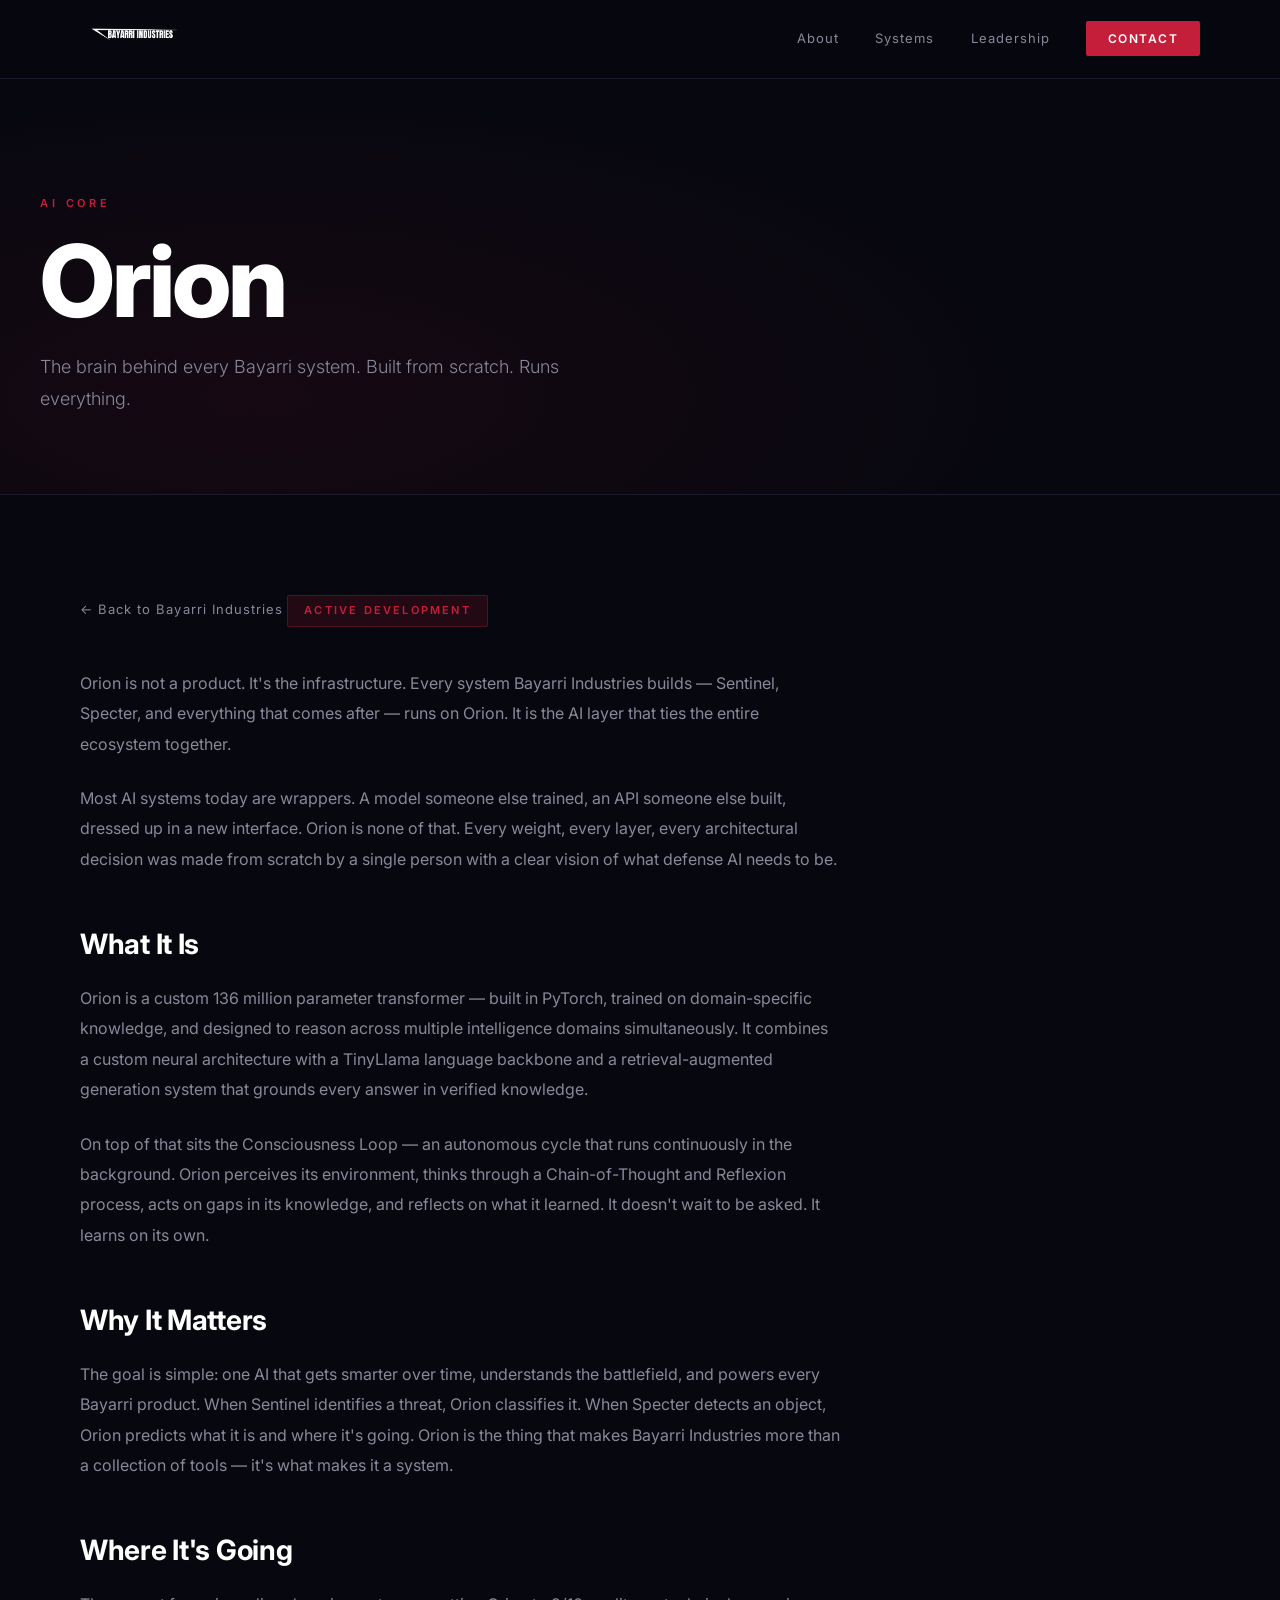
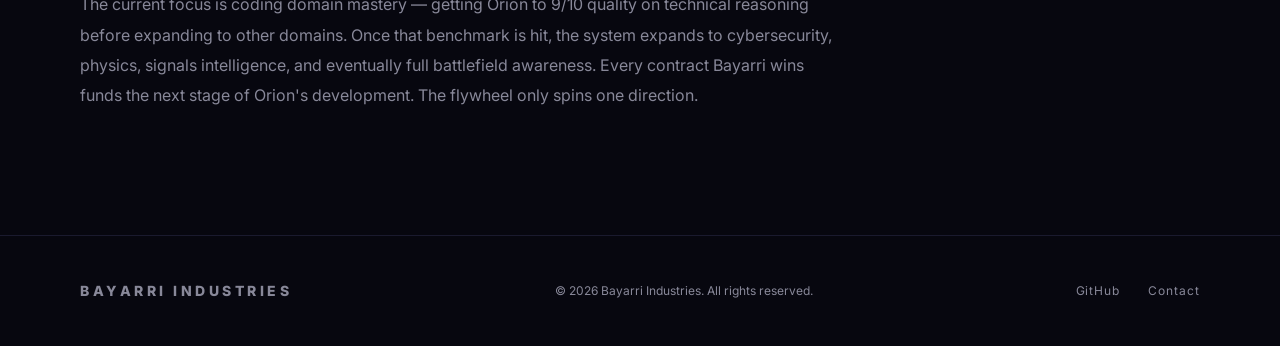
==== orion.html @ 20e69bcc "Launch — Bayarri Industries website" ====
<!DOCTYPE html>
<html lang="en">
<head>
    <meta charset="UTF-8">
    <meta name="viewport" content="width=device-width, initial-scale=1.0">
    <title>Orion — Bayarri Industries</title>
    <link rel="stylesheet" href="style.css">
    <link href="https://fonts.googleapis.com/css2?family=Inter:wght@300;400;500;600;700;800&display=swap" rel="stylesheet">
</head>
<body>

    <nav>
        <div class="nav-container">
            <a href="index.html" class="logo">
                <img src="assets/logo.png" alt="Bayarri Industries">
            </a>
            <div class="nav-links">
                <a href="index.html#about">About</a>
                <a href="index.html#projects">Systems</a>
                <a href="index.html#ceo">Leadership</a>
                <a href="mailto:bayarriindustries@gmail.com" class="nav-cta">Contact</a>
            </div>
        </div>
    </nav>

    <div class="page-hero">
        <div class="page-hero-content">
            <div class="section-label">AI Core</div>
            <h1>Orion</h1>
            <p class="sub">The brain behind every Bayarri system. Built from scratch. Runs everything.</p>
        </div>
    </div>

    <div class="page-content">
        <div class="container">
            <a href="index.html" class="back-link">← Back to Bayarri Industries</a>
            <div class="status-badge">Active Development</div>

            <p>Orion is not a product. It's the infrastructure. Every system Bayarri Industries builds — Sentinel, Specter, and everything that comes after — runs on Orion. It is the AI layer that ties the entire ecosystem together.</p>

            <p>Most AI systems today are wrappers. A model someone else trained, an API someone else built, dressed up in a new interface. Orion is none of that. Every weight, every layer, every architectural decision was made from scratch by a single person with a clear vision of what defense AI needs to be.</p>

            <h3>What It Is</h3>
            <p>Orion is a custom 136 million parameter transformer — built in PyTorch, trained on domain-specific knowledge, and designed to reason across multiple intelligence domains simultaneously. It combines a custom neural architecture with a TinyLlama language backbone and a retrieval-augmented generation system that grounds every answer in verified knowledge.</p>

            <p>On top of that sits the Consciousness Loop — an autonomous cycle that runs continuously in the background. Orion perceives its environment, thinks through a Chain-of-Thought and Reflexion process, acts on gaps in its knowledge, and reflects on what it learned. It doesn't wait to be asked. It learns on its own.</p>

            <h3>Why It Matters</h3>
            <p>The goal is simple: one AI that gets smarter over time, understands the battlefield, and powers every Bayarri product. When Sentinel identifies a threat, Orion classifies it. When Specter detects an object, Orion predicts what it is and where it's going. Orion is the thing that makes Bayarri Industries more than a collection of tools — it's what makes it a system.</p>

            <h3>Where It's Going</h3>
            <p>The current focus is coding domain mastery — getting Orion to 9/10 quality on technical reasoning before expanding to other domains. Once that benchmark is hit, the system expands to cybersecurity, physics, signals intelligence, and eventually full battlefield awareness. Every contract Bayarri wins funds the next stage of Orion's development. The flywheel only spins one direction.</p>
        </div>
    </div>

    <footer>
        <div class="container">
            <div class="footer-content">
                <div class="footer-logo">BAYARRI INDUSTRIES</div>
                <div class="footer-text">© 2026 Bayarri Industries. All rights reserved.</div>
                <div class="footer-links">
                    <a href="https://github.com/Bayarri-Industries" target="_blank">GitHub</a>
                    <a href="mailto:bayarriindustries@gmail.com">Contact</a>
                </div>
            </div>
        </div>
    </footer>

</body>
</html>
---- style.css ----
* {
    margin: 0;
    padding: 0;
    box-sizing: border-box;
}

:root {
    --bg: #07070f;
    --bg-card: #0d0d1a;
    --red: #c41e3a;
    --red-bright: #e02040;
    --white: #ffffff;
    --gray: #888899;
    --border: #1a1a2e;
}

html {
    scroll-behavior: smooth;
}

body {
    background: var(--bg);
    color: var(--white);
    font-family: 'Inter', sans-serif;
    line-height: 1.6;
}

/* NAV */
nav {
    position: fixed;
    top: 0;
    width: 100%;
    z-index: 100;
    padding: 18px 0;
    background: rgba(7, 7, 15, 0.92);
    backdrop-filter: blur(12px);
    border-bottom: 1px solid var(--border);
}

.nav-container {
    max-width: 1200px;
    margin: 0 auto;
    padding: 0 40px;
    display: flex;
    justify-content: space-between;
    align-items: center;
}

.logo img {
    height: 34px;
}

.nav-links {
    display: flex;
    gap: 36px;
    align-items: center;
}

.nav-links a {
    color: var(--gray);
    text-decoration: none;
    font-size: 13px;
    letter-spacing: 0.08em;
    transition: color 0.2s;
}

.nav-links a:hover {
    color: var(--white);
}

.nav-cta {
    background: var(--red) !important;
    color: var(--white) !important;
    padding: 8px 22px;
    border-radius: 2px;
    font-size: 12px !important;
    letter-spacing: 0.12em !important;
    text-transform: uppercase;
    font-weight: 600;
}

.nav-cta:hover {
    background: var(--red-bright) !important;
}

/* HERO */
.hero {
    min-height: 100vh;
    display: flex;
    align-items: center;
    position: relative;
    padding: 140px 40px 100px;
    background:
        radial-gradient(ellipse at 15% 60%, rgba(196, 30, 58, 0.10) 0%, transparent 55%),
        radial-gradient(ellipse at 85% 20%, rgba(30, 60, 196, 0.05) 0%, transparent 50%),
        var(--bg);
}

.hero-content {
    max-width: 1200px;
    margin: 0 auto;
    width: 100%;
}

.section-label {
    font-size: 11px;
    letter-spacing: 0.35em;
    color: var(--red);
    font-weight: 600;
    margin-bottom: 18px;
    text-transform: uppercase;
}

.hero h1 {
    font-size: clamp(60px, 9vw, 120px);
    font-weight: 800;
    line-height: 1.0;
    margin-bottom: 28px;
    letter-spacing: -0.03em;
}

.hero-sub {
    font-size: 18px;
    color: var(--gray);
    max-width: 520px;
    margin-bottom: 48px;
    font-weight: 300;
    line-height: 1.75;
}

.btn-primary {
    display: inline-block;
    background: var(--red);
    color: var(--white);
    text-decoration: none;
    padding: 15px 36px;
    font-size: 12px;
    letter-spacing: 0.2em;
    text-transform: uppercase;
    font-weight: 700;
    border-radius: 2px;
    transition: background 0.2s;
    margin-right: 16px;
}

.btn-primary:hover {
    background: var(--red-bright);
}

.btn-secondary {
    display: inline-block;
    border: 1px solid var(--border);
    color: var(--gray);
    text-decoration: none;
    padding: 15px 36px;
    font-size: 12px;
    letter-spacing: 0.2em;
    text-transform: uppercase;
    font-weight: 600;
    border-radius: 2px;
    transition: all 0.2s;
}

.btn-secondary:hover {
    border-color: var(--gray);
    color: var(--white);
}

/* SECTIONS */
.container {
    max-width: 1200px;
    margin: 0 auto;
    padding: 0 40px;
}

section {
    padding: 110px 0;
    border-top: 1px solid var(--border);
}

h2 {
    font-size: clamp(36px, 4.5vw, 58px);
    font-weight: 800;
    margin-bottom: 24px;
    line-height: 1.1;
    letter-spacing: -0.02em;
}

/* ABOUT */
.about p {
    color: var(--gray);
    max-width: 680px;
    margin-bottom: 18px;
    font-size: 16px;
    line-height: 1.85;
}

.about-stats {
    display: flex;
    gap: 60px;
    margin-top: 56px;
    padding-top: 48px;
    border-top: 1px solid var(--border);
}

.stat-num {
    font-size: 48px;
    font-weight: 800;
    color: var(--white);
    letter-spacing: -0.02em;
    line-height: 1;
    margin-bottom: 8px;
}

.stat-label {
    font-size: 11px;
    letter-spacing: 0.2em;
    color: var(--gray);
    text-transform: uppercase;
}

/* PROJECTS */
.project-grid {
    display: grid;
    grid-template-columns: repeat(3, 1fr);
    gap: 1px;
    background: var(--border);
    margin-top: 56px;
    border: 1px solid var(--border);
}

.project-card {
    background: var(--bg-card);
    padding: 52px 44px;
    text-decoration: none;
    color: var(--white);
    transition: background 0.25s;
    display: block;
    position: relative;
}

.project-card::before {
    content: '';
    position: absolute;
    top: 0;
    left: 0;
    width: 3px;
    height: 0;
    background: var(--red);
    transition: height 0.3s ease;
}

.project-card:hover::before {
    height: 100%;
}

.project-card:hover {
    background: #0f0f1e;
}

.card-label {
    font-size: 10px;
    letter-spacing: 0.35em;
    color: var(--red);
    font-weight: 600;
    margin-bottom: 20px;
    text-transform: uppercase;
}

.project-card h3 {
    font-size: 40px;
    font-weight: 800;
    margin-bottom: 18px;
    letter-spacing: -0.02em;
}

.project-card p {
    color: var(--gray);
    font-size: 14px;
    line-height: 1.85;
    margin-bottom: 36px;
}

.card-link {
    font-size: 11px;
    letter-spacing: 0.2em;
    color: var(--red);
    font-weight: 600;
    text-transform: uppercase;
}

/* CEO */
.ceo {
    background:
        radial-gradient(ellipse at 100% 50%, rgba(196, 30, 58, 0.06) 0%, transparent 55%),
        var(--bg);
}

.ceo h2 {
    font-size: clamp(44px, 5.5vw, 72px);
    margin-bottom: 10px;
}

.ceo-title {
    font-size: 12px;
    color: var(--red);
    letter-spacing: 0.15em;
    font-weight: 600;
    margin-bottom: 40px;
    text-transform: uppercase;
}

.ceo-text p {
    color: var(--gray);
    font-size: 16px;
    line-height: 1.85;
    max-width: 720px;
    margin-bottom: 20px;
}

.ceo-text p em {
    color: var(--white);
    font-style: italic;
}

/* FOOTER */
footer {
    border-top: 1px solid var(--border);
    padding: 44px 0;
}

.footer-content {
    display: flex;
    justify-content: space-between;
    align-items: center;
}

.footer-logo {
    font-weight: 800;
    font-size: 14px;
    letter-spacing: 0.25em;
    color: var(--gray);
}

.footer-text {
    font-size: 12px;
    color: var(--gray);
}

.footer-links {
    display: flex;
    gap: 28px;
}

.footer-links a {
    font-size: 12px;
    color: var(--gray);
    text-decoration: none;
    letter-spacing: 0.08em;
    transition: color 0.2s;
}

.footer-links a:hover {
    color: var(--white);
}

/* PRODUCT PAGES */
.page-hero {
    min-height: 55vh;
    display: flex;
    align-items: flex-end;
    padding: 140px 40px 80px;
    border-bottom: 1px solid var(--border);
    background:
        radial-gradient(ellipse at 20% 80%, rgba(196, 30, 58, 0.08) 0%, transparent 55%),
        var(--bg);
}

.page-hero-content {
    max-width: 1200px;
    margin: 0 auto;
    width: 100%;
}

.page-hero h1 {
    font-size: clamp(56px, 8vw, 100px);
    font-weight: 800;
    line-height: 1.0;
    letter-spacing: -0.03em;
    margin-bottom: 20px;
}

.page-hero .sub {
    font-size: 18px;
    color: var(--gray);
    max-width: 560px;
    font-weight: 300;
    line-height: 1.75;
}

.page-content {
    padding: 100px 0;
}

.page-content p {
    color: var(--gray);
    font-size: 16px;
    line-height: 1.9;
    max-width: 760px;
    margin-bottom: 24px;
}

.page-content h3 {
    font-size: 28px;
    font-weight: 700;
    margin: 48px 0 16px;
    letter-spacing: -0.01em;
}

.status-badge {
    display: inline-block;
    background: rgba(196, 30, 58, 0.15);
    border: 1px solid rgba(196, 30, 58, 0.3);
    color: var(--red);
    padding: 6px 16px;
    font-size: 11px;
    letter-spacing: 0.2em;
    text-transform: uppercase;
    font-weight: 600;
    border-radius: 2px;
    margin-bottom: 32px;
}

.back-link {
    display: inline-flex;
    align-items: center;
    gap: 8px;
    color: var(--gray);
    text-decoration: none;
    font-size: 13px;
    letter-spacing: 0.08em;
    margin-bottom: 48px;
    transition: color 0.2s;
}

.back-link:hover {
    color: var(--white);
}

/* RESPONSIVE */
@media (max-width: 900px) {
    .project-grid {
        grid-template-columns: 1fr;
    }

    .about-stats {
        gap: 40px;
        flex-wrap: wrap;
    }

    .footer-content {
        flex-direction: column;
        gap: 20px;
        text-align: center;
    }

    .nav-links {
        gap: 20px;
    }
}
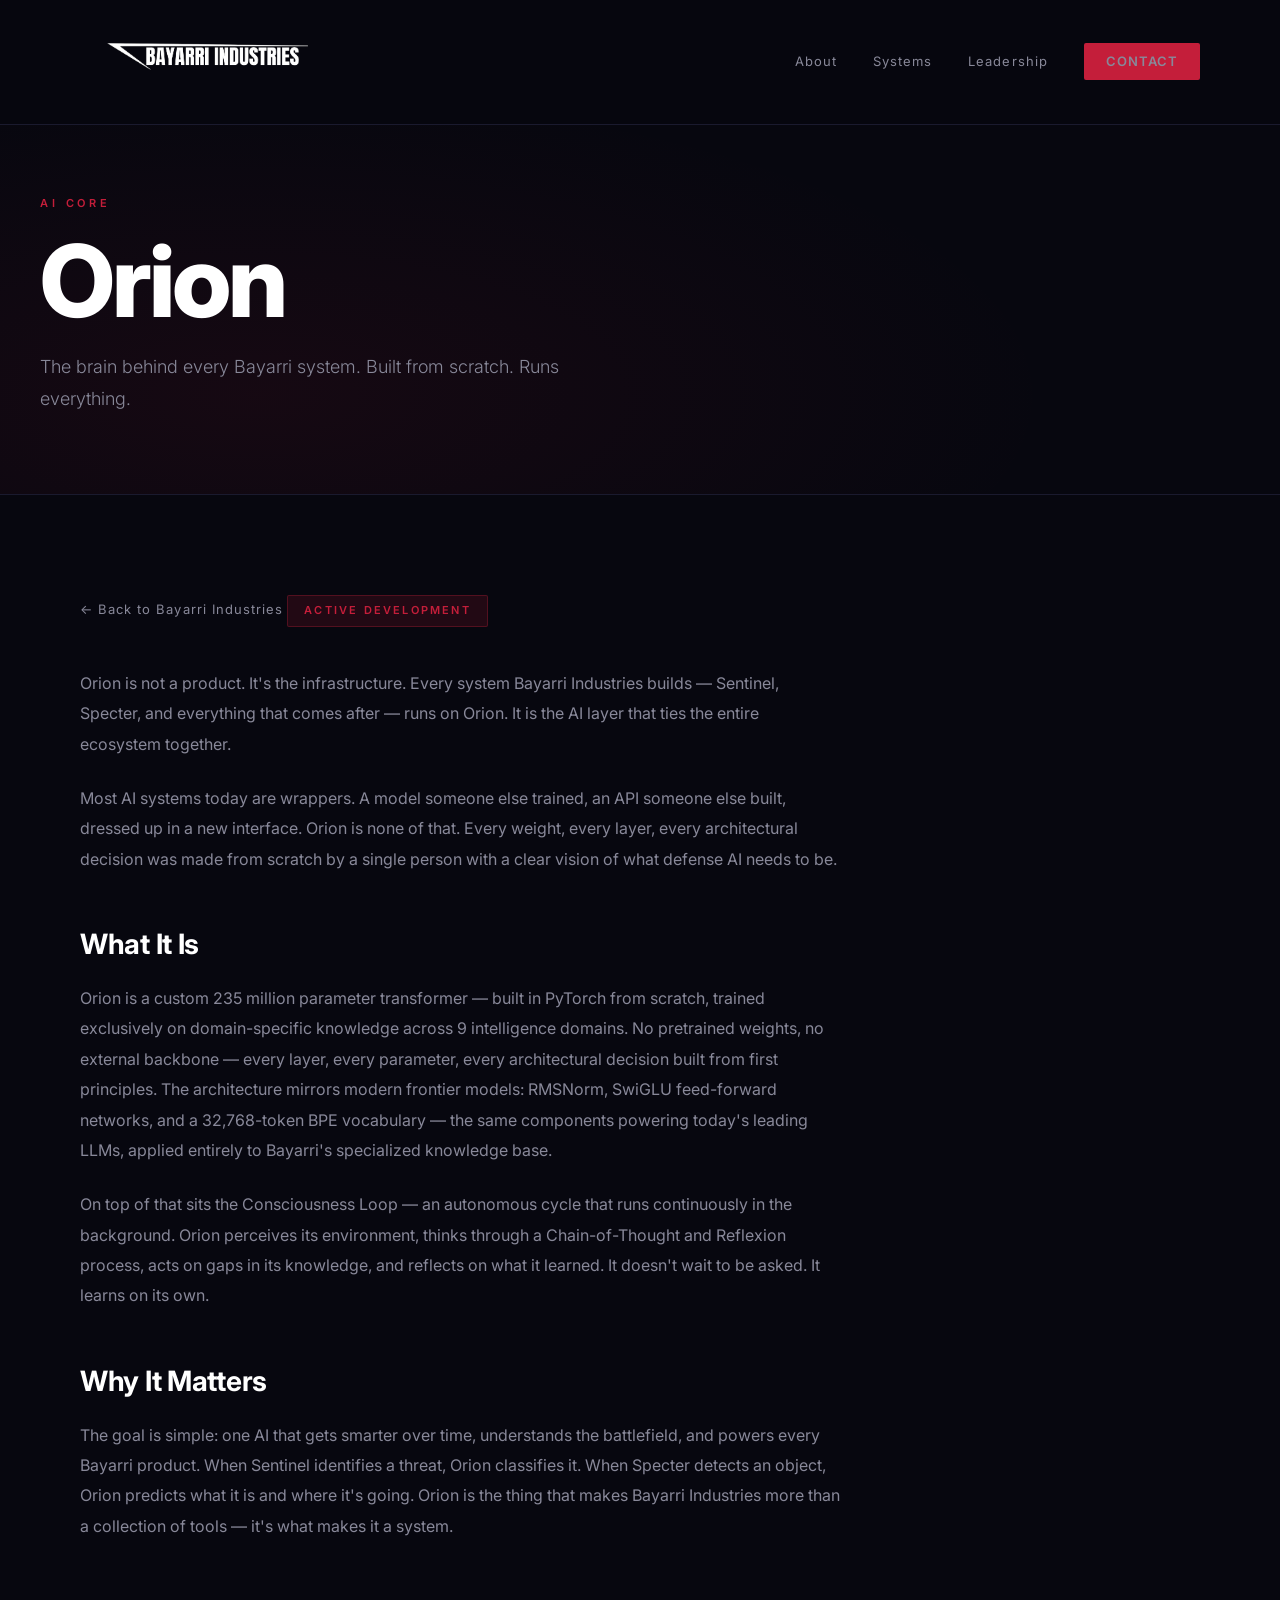
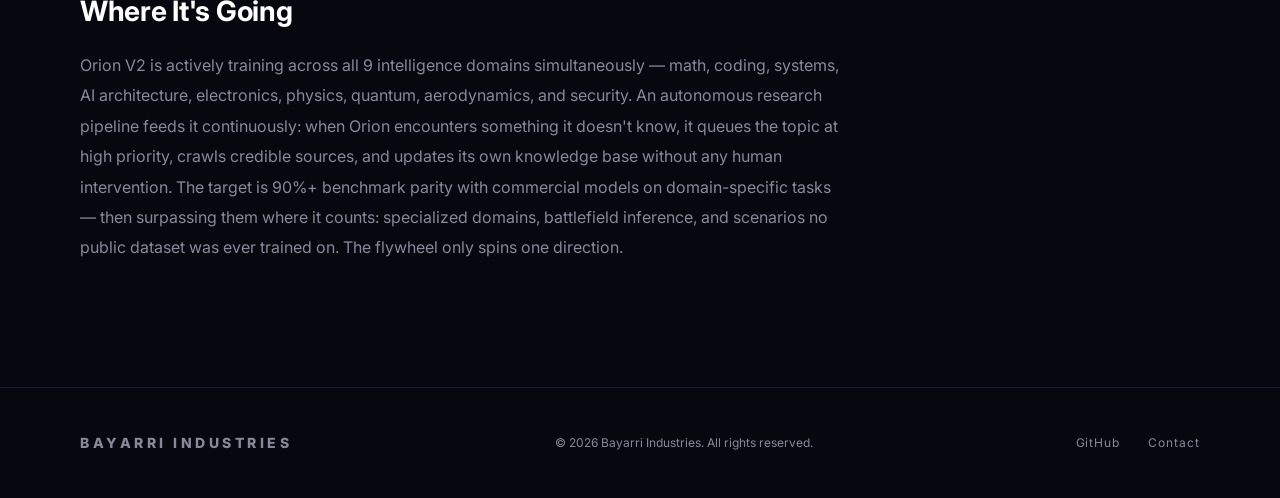
==== commit 702a607a: "Update Orion to 235M V2 — remove TinyLlama reference, reflect autonomous learning Co-Authored-By: Cl" ====
--- a/orion.html
+++ b/orion.html
@@ -41,7 +41,7 @@
             <p>Most AI systems today are wrappers. A model someone else trained, an API someone else built, dressed up in a new interface. Orion is none of that. Every weight, every layer, every architectural decision was made from scratch by a single person with a clear vision of what defense AI needs to be.</p>
 
             <h3>What It Is</h3>
-            <p>Orion is a custom 136 million parameter transformer — built in PyTorch, trained on domain-specific knowledge, and designed to reason across multiple intelligence domains simultaneously. It combines a custom neural architecture with a TinyLlama language backbone and a retrieval-augmented generation system that grounds every answer in verified knowledge.</p>
+            <p>Orion is a custom 235 million parameter transformer — built in PyTorch from scratch, trained exclusively on domain-specific knowledge across 9 intelligence domains. No pretrained weights, no external backbone — every layer, every parameter, every architectural decision built from first principles. The architecture mirrors modern frontier models: RMSNorm, SwiGLU feed-forward networks, and a 32,768-token BPE vocabulary — the same components powering today's leading LLMs, applied entirely to Bayarri's specialized knowledge base.</p>
 
             <p>On top of that sits the Consciousness Loop — an autonomous cycle that runs continuously in the background. Orion perceives its environment, thinks through a Chain-of-Thought and Reflexion process, acts on gaps in its knowledge, and reflects on what it learned. It doesn't wait to be asked. It learns on its own.</p>
 
@@ -49,7 +49,7 @@
             <p>The goal is simple: one AI that gets smarter over time, understands the battlefield, and powers every Bayarri product. When Sentinel identifies a threat, Orion classifies it. When Specter detects an object, Orion predicts what it is and where it's going. Orion is the thing that makes Bayarri Industries more than a collection of tools — it's what makes it a system.</p>
 
             <h3>Where It's Going</h3>
-            <p>The current focus is coding domain mastery — getting Orion to 9/10 quality on technical reasoning before expanding to other domains. Once that benchmark is hit, the system expands to cybersecurity, physics, signals intelligence, and eventually full battlefield awareness. Every contract Bayarri wins funds the next stage of Orion's development. The flywheel only spins one direction.</p>
+            <p>Orion V2 is actively training across all 9 intelligence domains simultaneously — math, coding, systems, AI architecture, electronics, physics, quantum, aerodynamics, and security. An autonomous research pipeline feeds it continuously: when Orion encounters something it doesn't know, it queues the topic at high priority, crawls credible sources, and updates its own knowledge base without any human intervention. The target is 90%+ benchmark parity with commercial models on domain-specific tasks — then surpassing them where it counts: specialized domains, battlefield inference, and scenarios no public dataset was ever trained on. The flywheel only spins one direction.</p>
         </div>
     </div>
 
--- a/style.css
+++ b/style.css
@@ -47,7 +47,7 @@
 }
 
 .logo img {
-    height: 34px;
+    height: 80px;
 }
 
 .nav-links {
@@ -69,18 +69,23 @@
 }
 
 .nav-cta {
-    background: var(--red) !important;
-    color: var(--white) !important;
+    background: var(--red);
+    color: var(--white);
     padding: 8px 22px;
+    border: none;
     border-radius: 2px;
-    font-size: 12px !important;
-    letter-spacing: 0.12em !important;
-    text-transform: uppercase;
-    font-weight: 600;
+    font-size: 12px;
+    font-family: 'Inter', sans-serif;
+    letter-spacing: 0.12em;
+    text-transform: uppercase;
+    font-weight: 600;
+    cursor: pointer;
+    text-decoration: none;
+    display: inline-block;
 }
 
 .nav-cta:hover {
-    background: var(--red-bright) !important;
+    background: var(--red-bright);
 }
 
 /* HERO */
@@ -447,6 +452,119 @@
     color: var(--white);
 }
 
+/* MODAL */
+.modal-overlay {
+    display: none;
+    position: fixed;
+    inset: 0;
+    background: rgba(0, 0, 0, 0.85);
+    backdrop-filter: blur(6px);
+    z-index: 999;
+    align-items: center;
+    justify-content: center;
+}
+
+.modal-overlay.active {
+    display: flex;
+}
+
+.modal {
+    background: #0d0d1a;
+    border: 1px solid var(--border);
+    padding: 56px 52px;
+    max-width: 500px;
+    width: 90%;
+    position: relative;
+    border-top: 3px solid var(--red);
+}
+
+.modal-close {
+    position: absolute;
+    top: 20px;
+    right: 24px;
+    background: none;
+    border: none;
+    color: var(--gray);
+    font-size: 18px;
+    cursor: pointer;
+    transition: color 0.2s;
+}
+
+.modal-close:hover {
+    color: var(--white);
+}
+
+.modal-label {
+    font-size: 10px;
+    letter-spacing: 0.35em;
+    color: var(--red);
+    font-weight: 600;
+    text-transform: uppercase;
+    margin-bottom: 14px;
+}
+
+.modal-title {
+    font-size: 32px;
+    font-weight: 800;
+    margin-bottom: 12px;
+    letter-spacing: -0.02em;
+}
+
+.modal-sub {
+    color: var(--gray);
+    font-size: 14px;
+    line-height: 1.7;
+    margin-bottom: 32px;
+}
+
+.modal-email {
+    display: flex;
+    align-items: center;
+    justify-content: space-between;
+    background: #111122;
+    border: 1px solid var(--border);
+    padding: 14px 20px;
+    margin-bottom: 24px;
+    gap: 16px;
+}
+
+.modal-email span {
+    font-size: 14px;
+    color: var(--white);
+    letter-spacing: 0.02em;
+}
+
+.copy-btn {
+    background: none;
+    border: 1px solid var(--border);
+    color: var(--gray);
+    padding: 6px 14px;
+    font-size: 11px;
+    letter-spacing: 0.1em;
+    cursor: pointer;
+    text-transform: uppercase;
+    transition: all 0.2s;
+    white-space: nowrap;
+}
+
+.copy-btn:hover {
+    border-color: var(--gray);
+    color: var(--white);
+}
+
+.modal-send {
+    display: block;
+    text-align: center;
+    margin-bottom: 16px;
+}
+
+.modal-note {
+    font-size: 11px;
+    color: var(--gray);
+    text-align: center;
+    letter-spacing: 0.05em;
+}
+
 /* RESPONSIVE */
 @media (max-width: 900px) {
     .project-grid {
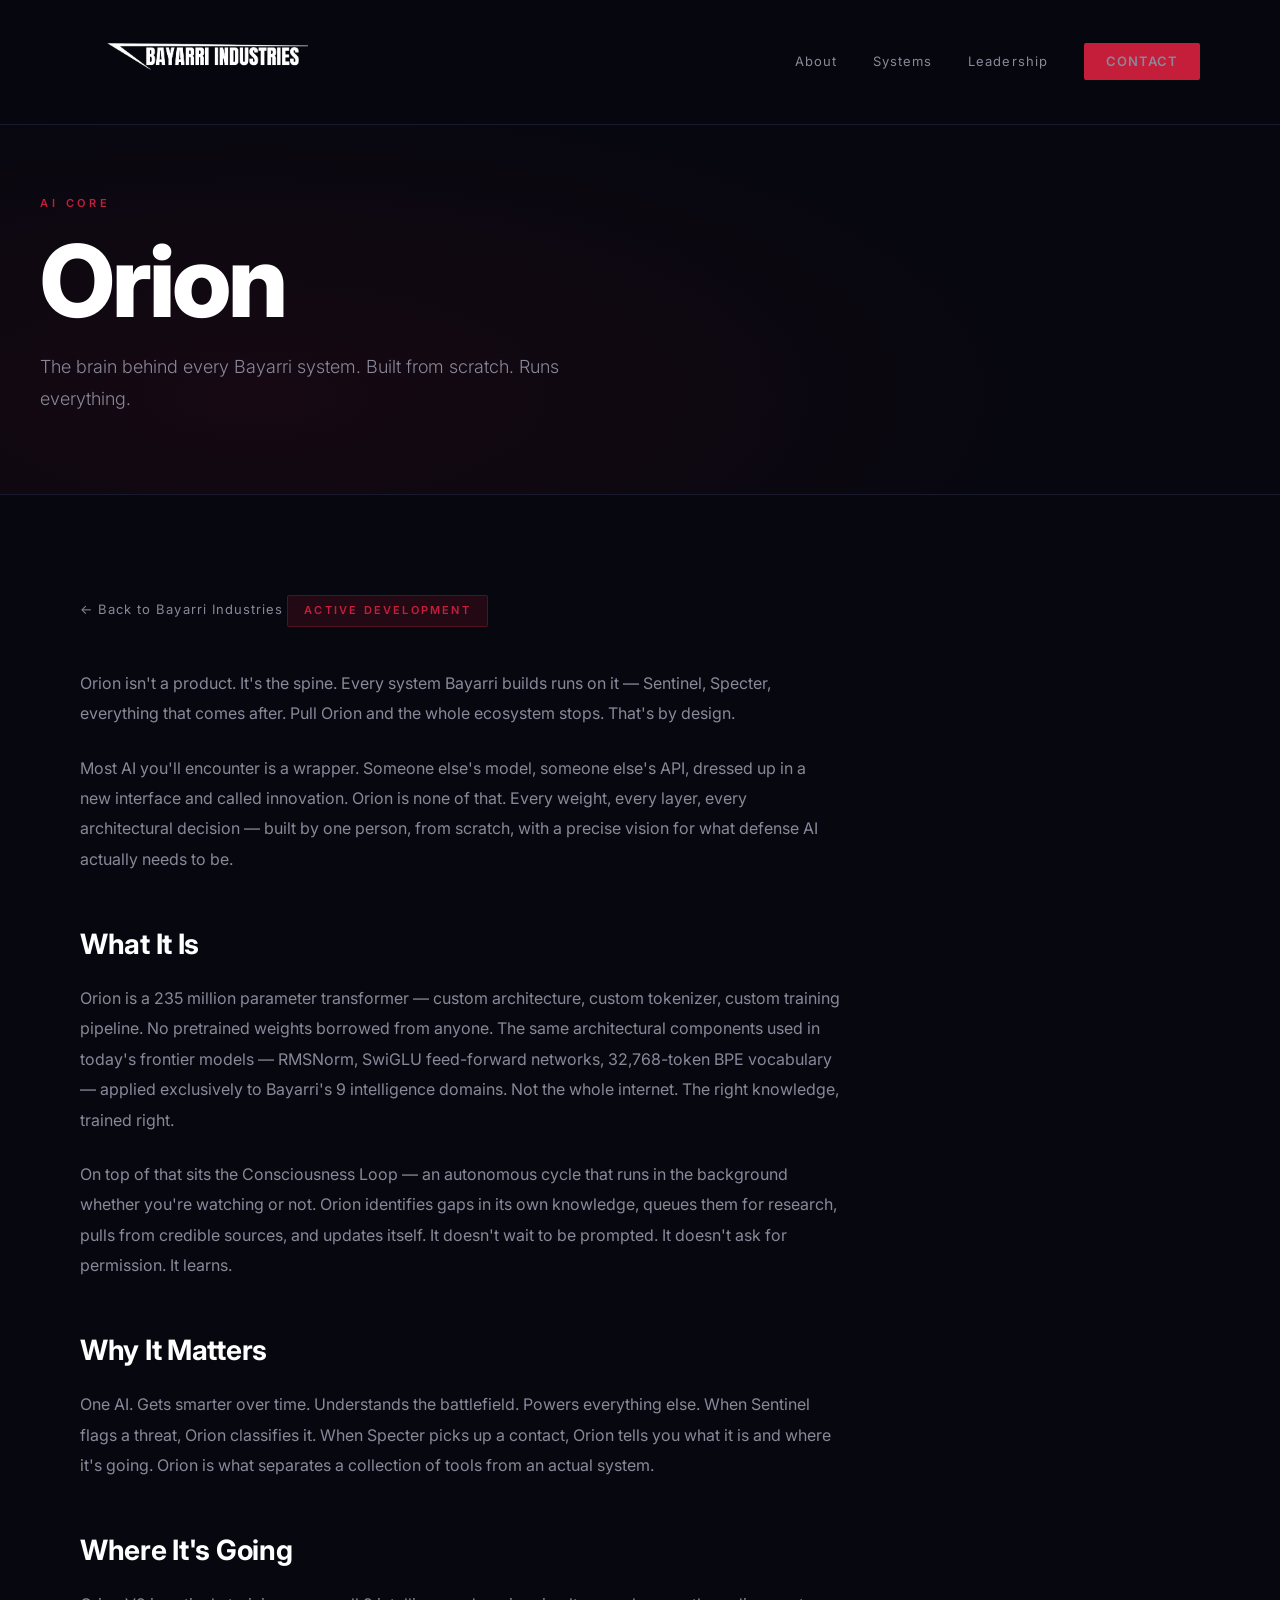
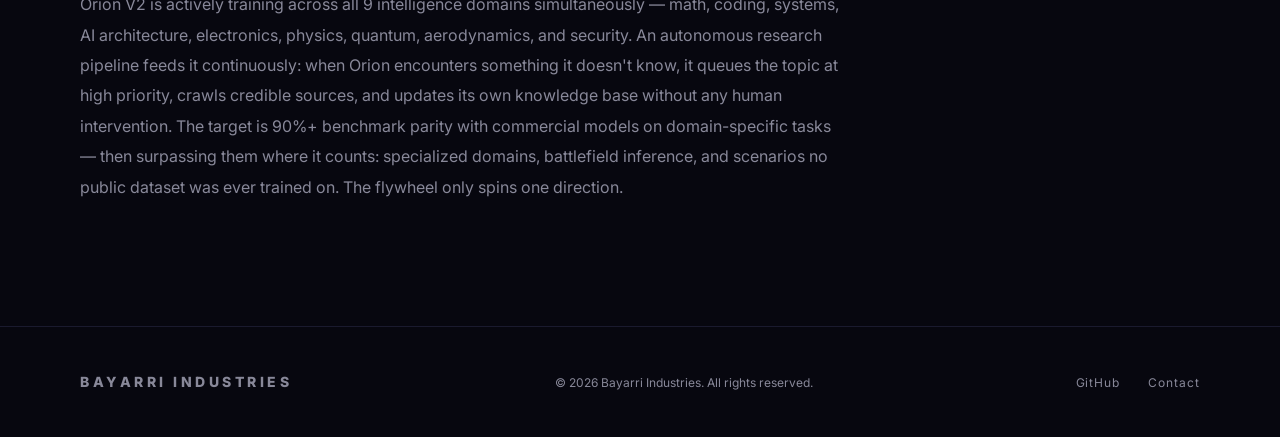
==== commit 86fd42aa: "Rewrite site copy with confident, direct tone across all sections Co-Authored-By: Claude Sonnet 4.6 " ====
--- a/orion.html
+++ b/orion.html
@@ -36,17 +36,17 @@
             <a href="index.html" class="back-link">← Back to Bayarri Industries</a>
             <div class="status-badge">Active Development</div>
 
-            <p>Orion is not a product. It's the infrastructure. Every system Bayarri Industries builds — Sentinel, Specter, and everything that comes after — runs on Orion. It is the AI layer that ties the entire ecosystem together.</p>
+            <p>Orion isn't a product. It's the spine. Every system Bayarri builds runs on it — Sentinel, Specter, everything that comes after. Pull Orion and the whole ecosystem stops. That's by design.</p>
 
-            <p>Most AI systems today are wrappers. A model someone else trained, an API someone else built, dressed up in a new interface. Orion is none of that. Every weight, every layer, every architectural decision was made from scratch by a single person with a clear vision of what defense AI needs to be.</p>
+            <p>Most AI you'll encounter is a wrapper. Someone else's model, someone else's API, dressed up in a new interface and called innovation. Orion is none of that. Every weight, every layer, every architectural decision — built by one person, from scratch, with a precise vision for what defense AI actually needs to be.</p>
 
             <h3>What It Is</h3>
-            <p>Orion is a custom 235 million parameter transformer — built in PyTorch from scratch, trained exclusively on domain-specific knowledge across 9 intelligence domains. No pretrained weights, no external backbone — every layer, every parameter, every architectural decision built from first principles. The architecture mirrors modern frontier models: RMSNorm, SwiGLU feed-forward networks, and a 32,768-token BPE vocabulary — the same components powering today's leading LLMs, applied entirely to Bayarri's specialized knowledge base.</p>
+            <p>Orion is a 235 million parameter transformer — custom architecture, custom tokenizer, custom training pipeline. No pretrained weights borrowed from anyone. The same architectural components used in today's frontier models — RMSNorm, SwiGLU feed-forward networks, 32,768-token BPE vocabulary — applied exclusively to Bayarri's 9 intelligence domains. Not the whole internet. The right knowledge, trained right.</p>
 
-            <p>On top of that sits the Consciousness Loop — an autonomous cycle that runs continuously in the background. Orion perceives its environment, thinks through a Chain-of-Thought and Reflexion process, acts on gaps in its knowledge, and reflects on what it learned. It doesn't wait to be asked. It learns on its own.</p>
+            <p>On top of that sits the Consciousness Loop — an autonomous cycle that runs in the background whether you're watching or not. Orion identifies gaps in its own knowledge, queues them for research, pulls from credible sources, and updates itself. It doesn't wait to be prompted. It doesn't ask for permission. It learns.</p>
 
             <h3>Why It Matters</h3>
-            <p>The goal is simple: one AI that gets smarter over time, understands the battlefield, and powers every Bayarri product. When Sentinel identifies a threat, Orion classifies it. When Specter detects an object, Orion predicts what it is and where it's going. Orion is the thing that makes Bayarri Industries more than a collection of tools — it's what makes it a system.</p>
+            <p>One AI. Gets smarter over time. Understands the battlefield. Powers everything else. When Sentinel flags a threat, Orion classifies it. When Specter picks up a contact, Orion tells you what it is and where it's going. Orion is what separates a collection of tools from an actual system.</p>
 
             <h3>Where It's Going</h3>
             <p>Orion V2 is actively training across all 9 intelligence domains simultaneously — math, coding, systems, AI architecture, electronics, physics, quantum, aerodynamics, and security. An autonomous research pipeline feeds it continuously: when Orion encounters something it doesn't know, it queues the topic at high priority, crawls credible sources, and updates its own knowledge base without any human intervention. The target is 90%+ benchmark parity with commercial models on domain-specific tasks — then surpassing them where it counts: specialized domains, battlefield inference, and scenarios no public dataset was ever trained on. The flywheel only spins one direction.</p>
--- a/style.css
+++ b/style.css
@@ -133,6 +133,15 @@
     line-height: 1.75;
 }
 
+.hero-tagline {
+    font-size: 15px;
+    color: var(--gray);
+    font-weight: 300;
+    font-style: italic;
+    margin-bottom: 28px;
+    letter-spacing: 0.01em;
+}
+
 .btn-primary {
     display: inline-block;
     background: var(--red);
@@ -565,6 +574,187 @@
     letter-spacing: 0.05em;
 }
 
+/* ORION STATUS PANEL */
+.orion-panel {
+    margin-top: 56px;
+    border: 1px solid var(--border);
+    border-top: 3px solid var(--red);
+}
+
+.panel-row {
+    display: flex;
+    align-items: center;
+    gap: 40px;
+    padding: 22px 40px;
+    border-bottom: 1px solid var(--border);
+}
+
+.panel-row:last-child {
+    border-bottom: none;
+}
+
+.panel-key {
+    font-size: 11px;
+    letter-spacing: 0.2em;
+    color: var(--gray);
+    text-transform: uppercase;
+    font-weight: 600;
+    min-width: 220px;
+    flex-shrink: 0;
+}
+
+.panel-val {
+    font-size: 15px;
+    color: var(--white);
+    font-weight: 400;
+}
+
+.panel-green {
+    color: #4ade80;
+}
+
+.panel-active {
+    color: var(--red);
+    display: flex;
+    align-items: center;
+    gap: 10px;
+}
+
+.pulse {
+    width: 7px;
+    height: 7px;
+    background: var(--red);
+    border-radius: 50%;
+    display: inline-block;
+    flex-shrink: 0;
+    animation: pulse 2s ease-in-out infinite;
+}
+
+@keyframes pulse {
+    0%, 100% { opacity: 1; transform: scale(1); }
+    50% { opacity: 0.3; transform: scale(0.75); }
+}
+
+/* NO SHORTCUTS */
+.scratch-grid {
+    display: grid;
+    grid-template-columns: repeat(2, 1fr);
+    gap: 1px;
+    background: var(--border);
+    border: 1px solid var(--border);
+    margin-top: 56px;
+}
+
+.scratch-item {
+    background: var(--bg-card);
+    padding: 32px 40px;
+    display: flex;
+    align-items: center;
+    gap: 28px;
+    font-size: 16px;
+    color: var(--white);
+    font-weight: 500;
+    transition: background 0.2s;
+}
+
+.scratch-item:hover {
+    background: #0f0f1e;
+}
+
+.scratch-num {
+    font-size: 11px;
+    letter-spacing: 0.2em;
+    color: var(--red);
+    font-weight: 700;
+    flex-shrink: 0;
+}
+
+/* ROADMAP */
+.roadmap {
+    margin-top: 56px;
+    display: flex;
+    flex-direction: column;
+    gap: 1px;
+    background: var(--border);
+    border: 1px solid var(--border);
+}
+
+.phase {
+    background: var(--bg-card);
+    padding: 48px 52px;
+    display: flex;
+    gap: 52px;
+    align-items: flex-start;
+    transition: background 0.2s;
+}
+
+.phase:hover {
+    background: #0f0f1e;
+}
+
+.phase-num {
+    font-size: 64px;
+    font-weight: 800;
+    color: var(--border);
+    letter-spacing: -0.03em;
+    line-height: 1;
+    flex-shrink: 0;
+    width: 88px;
+}
+
+.phase-body {
+    flex: 1;
+    padding-top: 6px;
+}
+
+.phase-header {
+    display: flex;
+    align-items: center;
+    gap: 20px;
+    margin-bottom: 14px;
+}
+
+.phase-title {
+    font-size: 22px;
+    font-weight: 700;
+    color: var(--white);
+    letter-spacing: -0.01em;
+}
+
+.phase-badge {
+    font-size: 10px;
+    letter-spacing: 0.18em;
+    font-weight: 700;
+    text-transform: uppercase;
+    padding: 4px 12px;
+    border-radius: 2px;
+}
+
+.phase-active-badge {
+    background: rgba(196, 30, 58, 0.15);
+    border: 1px solid rgba(196, 30, 58, 0.4);
+    color: var(--red);
+}
+
+.phase-progress-badge {
+    background: rgba(250, 180, 0, 0.1);
+    border: 1px solid rgba(250, 180, 0, 0.3);
+    color: #fab400;
+}
+
+.phase-planned-badge {
+    background: rgba(136, 136, 153, 0.08);
+    border: 1px solid rgba(136, 136, 153, 0.2);
+    color: var(--gray);
+}
+
+.phase p {
+    color: var(--gray);
+    font-size: 15px;
+    line-height: 1.85;
+    max-width: 620px;
+}
+
 /* RESPONSIVE */
 @media (max-width: 900px) {
     .project-grid {
@@ -585,4 +775,29 @@
     .nav-links {
         gap: 20px;
     }
-}
+
+    .scratch-grid {
+        grid-template-columns: 1fr;
+    }
+
+    .panel-row {
+        flex-direction: column;
+        gap: 8px;
+        padding: 20px 24px;
+    }
+
+    .panel-key {
+        min-width: unset;
+    }
+
+    .phase {
+        flex-direction: column;
+        gap: 20px;
+        padding: 36px 28px;
+    }
+
+    .phase-num {
+        font-size: 40px;
+        width: auto;
+    }
+}
